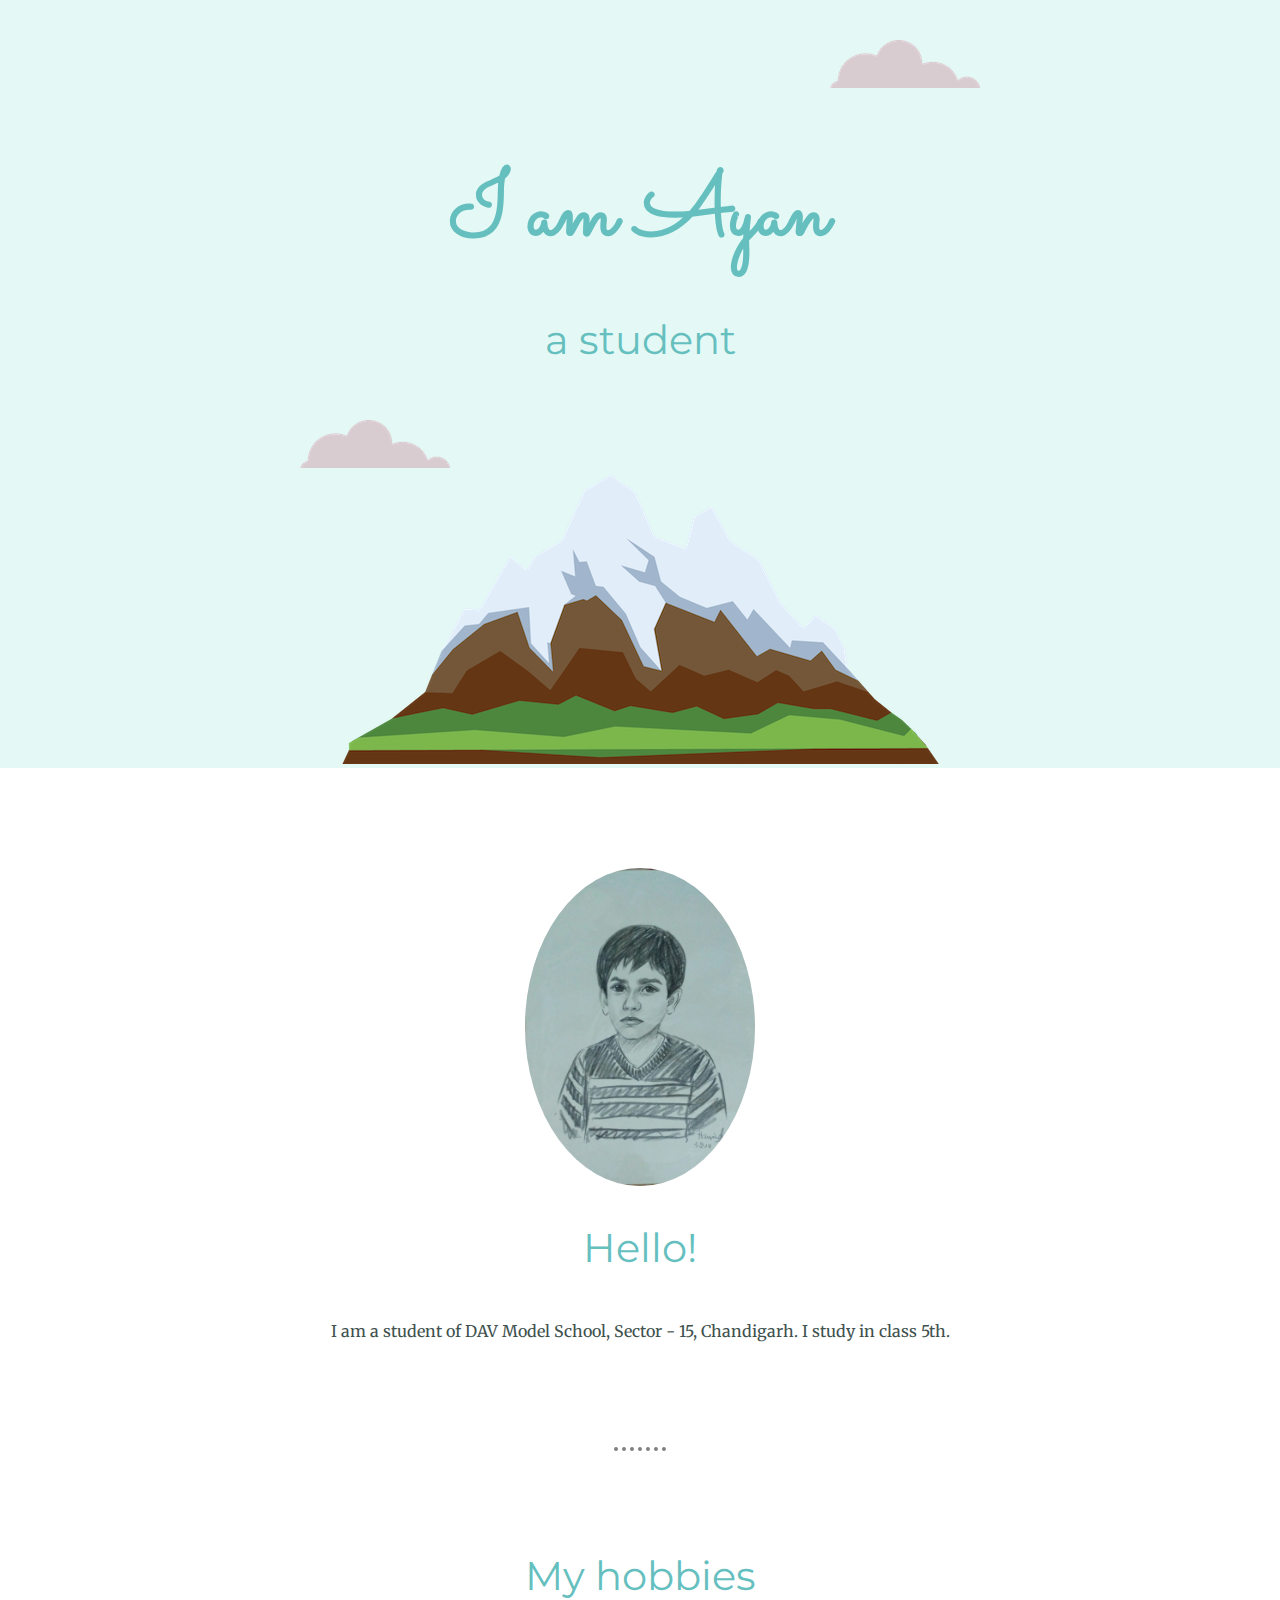
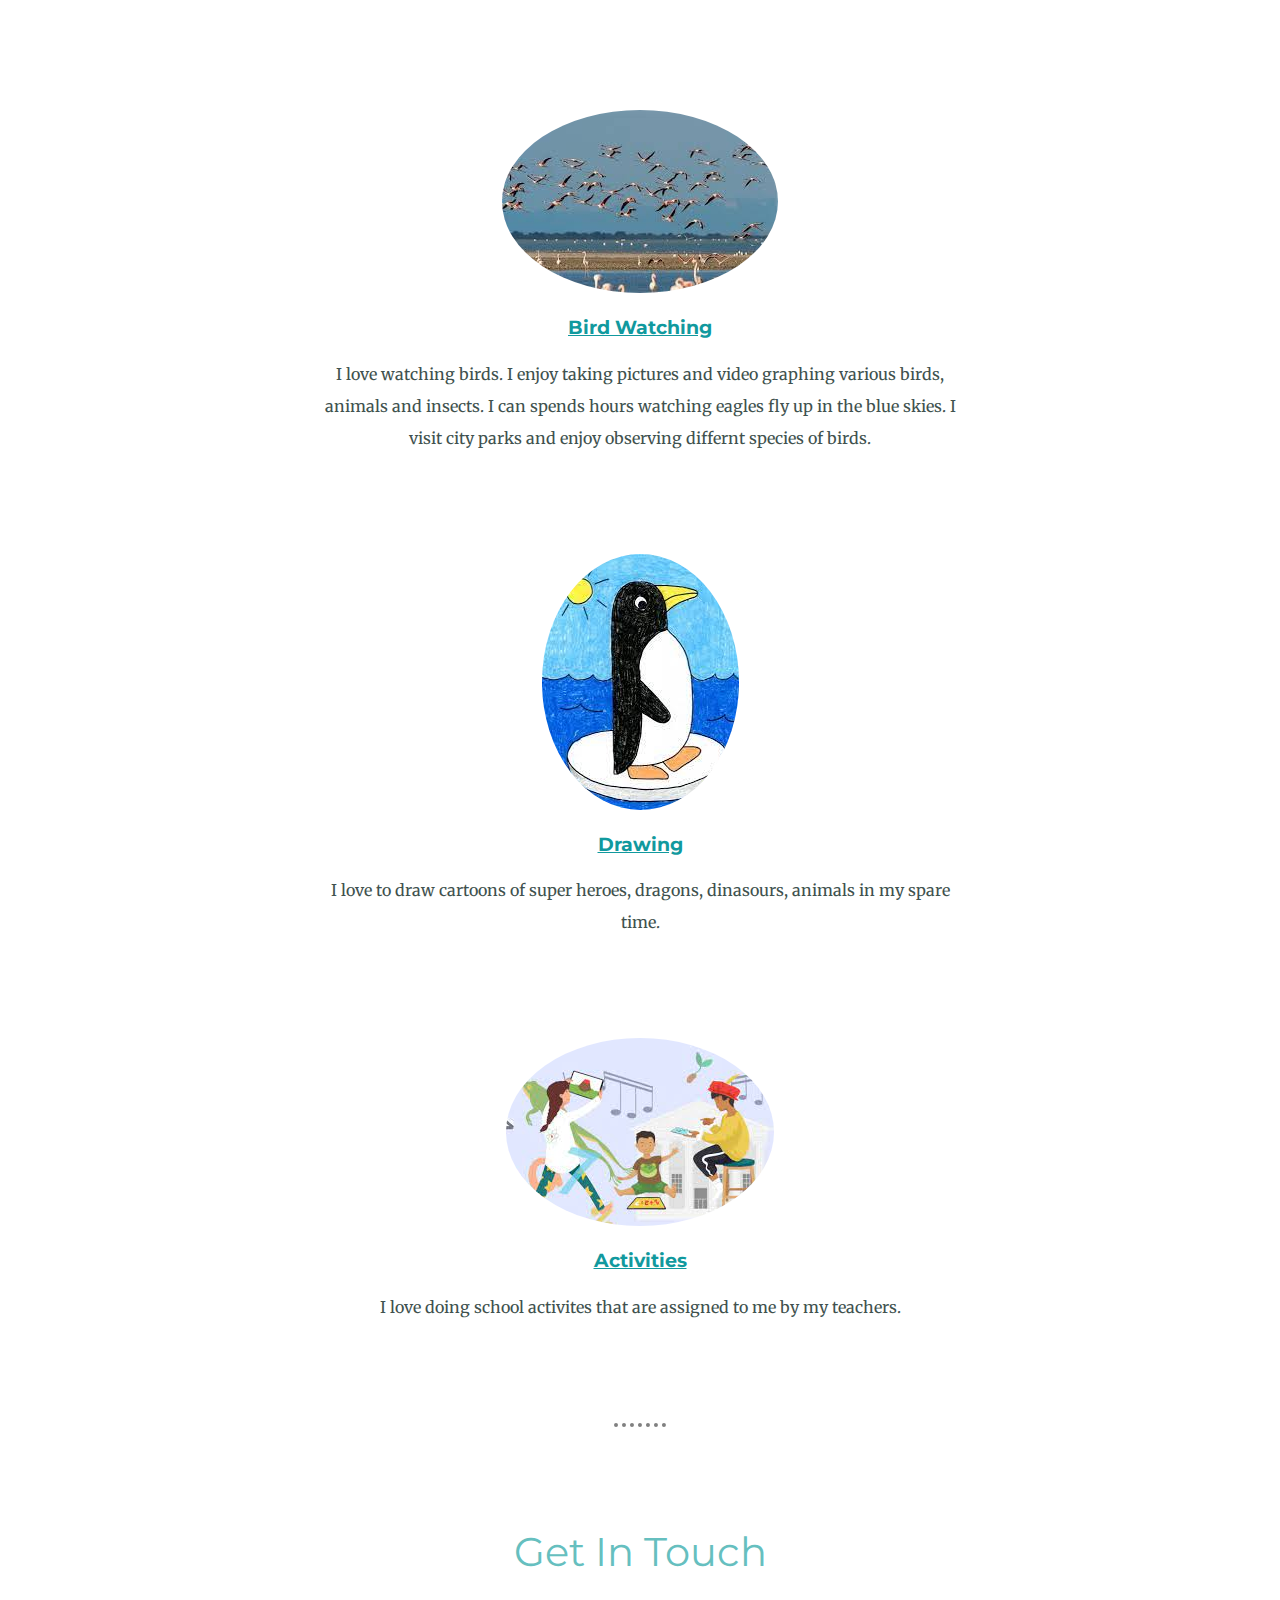
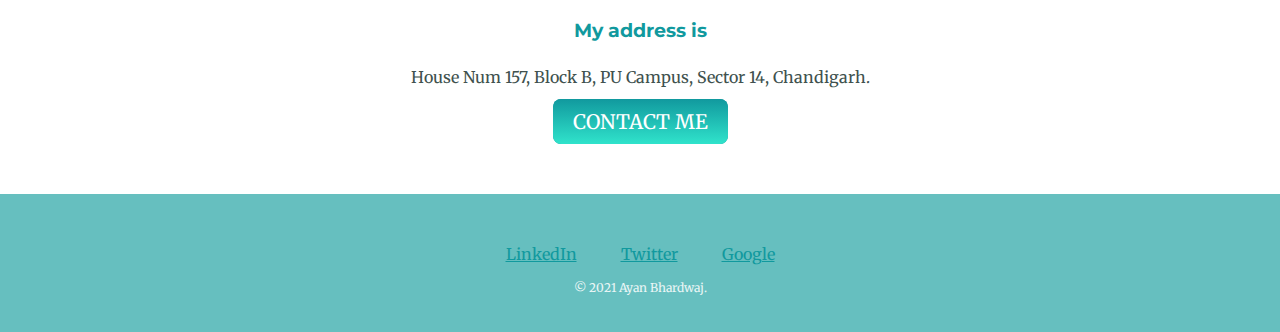
==== index.html @ ed863da9 "initial" ====
<!DOCTYPE html>
<html lang="en" dir="ltr">

<head>
  <meta charset="utf-8">
  <title>Ayan</title>
  <link rel="stylesheet" href="css/styles.css">
  <link rel="icon" href="favicon1.ico">
  <link rel="preconnect" href="https://fonts.googleapis.com">
  <link rel="preconnect" href="https://fonts.gstatic.com" crossorigin>
  <link href="https://fonts.googleapis.com/css2?family=Merriweather&family=Montserrat:wght@100&family=Sacramento&display=swap" rel="stylesheet">
</head>

<body>
  <div class="top-container">
    <img class="top-cloud" src="images/cloud.png" alt="cloud-image">
    <h1>I am Ayan</h1>
    <h2>a student</h2>
    <img class="bottom-cloud" src="images/cloud.png" alt="cloud-image">
    <img src="images/mountain.png" alt="mountain-image">
  </div>
  <div class="middle-container">
    <div class="profile">
      <img class="profile-image" src="images/ayan_1.jpg" alt="ayan-photo">
      <h2>Hello!</h2>
      <p class="intro">I am a student of DAV Model School, Sector - 15, Chandigarh. I study in class 5th.</p>
    </div>
    <hr>
    <div class="skills">
      <h2>My hobbies</h2>
      <div class="skill-row">
        <img class="div-image" src="images/birds.jpg" alt="ealge-photo">
        <h3><a href="page2.html">Bird Watching</a></h3>
        <p>I love watching birds. I enjoy taking pictures and video graphing various birds, animals and insects. I can spends hours watching eagles fly up in the blue skies. I visit city parks and enjoy observing differnt species of birds.</p>
      </div>
      <div class="skill-row">
        <img class="div-image" src="images/drawing.jpg" alt="drawing-photo">
        <h3><a href="page1.html">Drawing</a></h3>
        <p>I love to draw cartoons of super heroes, dragons, dinasours, animals in my spare time.</p>
      </div>
      <div class="skill-row">
        <img class="div-image" src="images/activity.jpg" alt="drawing-photo">
        <h3><a href="page1.html">Activities</a></h3>
        <p>I love doing school activites that are assigned to me by my teachers.</p>
      </div>
    </div>
    <hr>
    <div class="contact-me">
      <h2>Get In Touch</h2>
      <h3>My address is</h3>
      <p>House Num 157, Block B, PU Campus, Sector 14, Chandigarh.</p>
      <a class="btn" href="mailto:bhardwajrahul.13@gmail.com">CONTACT ME</a>
    </div>
  </div>


  <div class="bottom-container">
    <a class="footer-link" href="https://www.linkedin.com/">LinkedIn</a>
    <a class="footer-link" href="https://twitter.com/">Twitter</a>
    <a class="footer-link" href="https://www.google.com/">Google</a>
    <p class="copyright">© 2021 Ayan Bhardwaj.</p>
  </div>

</body>

</html>
---- css/styles.css ----
body {
  color: #40514E;
  margin: 0px;
  text-align: center;
  font-family: 'Merriweather', serif;
}

h1 {
  margin: 50px auto 0 auto;
  font-size: 5.625rem;
  font-family: 'Sacramento', cursive;
  color: #66BFBF;
}

h2 {
  font-size: 2.5rem;
  font-family: 'Montserrat', sans-serif;
  color: #66BFBF;
  font-weight: normal;
  padding-bottom: 10px;
}

h3 {
  font-family: 'Montserrat', sans-serif;
  color: #11999E;
}

p {
  line-height: 2;
}

hr {
  border-color: grey;
  border-style: dotted none none none;
  width: 4%;
  border-width: 4px;
  margin: 100px auto 100px auto;
}

a {
  color: #11999E;
  margin: 10px 20px 10px 20px;
}

a:hover {
  color: #40514E;
}

.top-container {
  background-color: #E4F9F5;
  position: relative;
  padding-top: 100px;
}

.middle-container {
  margin-top: 100px;
}

.intro {
  width: 50%;
  margin: auto;
}

.bottom-container {
  padding: 50px 0 20px 0;
  background-color: #66BFBF;
}

.top-cloud {
  position: absolute;
  top: 40px;
  right: 300px;
}

.bottom-cloud {
  position: absolute;
  bottom: 300px;
  left: 300px;
}

.profile-image {
  border: circular;
  border-radius: 100%;
  width: 18%;
}

.drawing-image {
  border: 5px solid #66BFBF;
  width: 40%;
}

.div-image {
  border: circular;
  border-radius: 100%;
}

.skill-row {
  width: 50%;
  margin: 100px auto 100px auto;
}

.contact-me {
  width: 40%;
  margin: 40px auto 60px auto;
}

.btn {
  background: #11999e;
  background-image: -webkit-linear-gradient(top, #11999e, #30e3cb);
  background-image: -moz-linear-gradient(top, #11999e, #30e3cb);
  background-image: -ms-linear-gradient(top, #11999e, #30e3cb);
  background-image: -o-linear-gradient(top, #11999e, #30e3cb);
  background-image: linear-gradient(to bottom, #11999e, #30e3cb);
  -webkit-border-radius: 8;
  -moz-border-radius: 8;
  border-radius: 8px;
  font-family: 'Montserrat'sans-serif;
  color: #ffffff;
  font-size: 20px;
  padding: 10px 20px 10px 20px;
  text-decoration: none;
  margin-bottom: 50px;
}

.btn:hover {
  background: #3cb0fd;
  background-image: -webkit-linear-gradient(top, #3cb0fd, #3498db);
  background-image: -moz-linear-gradient(top, #3cb0fd, #3498db);
  background-image: -ms-linear-gradient(top, #3cb0fd, #3498db);
  background-image: -o-linear-gradient(top, #3cb0fd, #3498db);
  background-image: linear-gradient(to bottom, #3cb0fd, #3498db);
  text-decoration: none;
}

.copyright {
  color: #EAF6F6;
  font-size: 0.75rem;
}
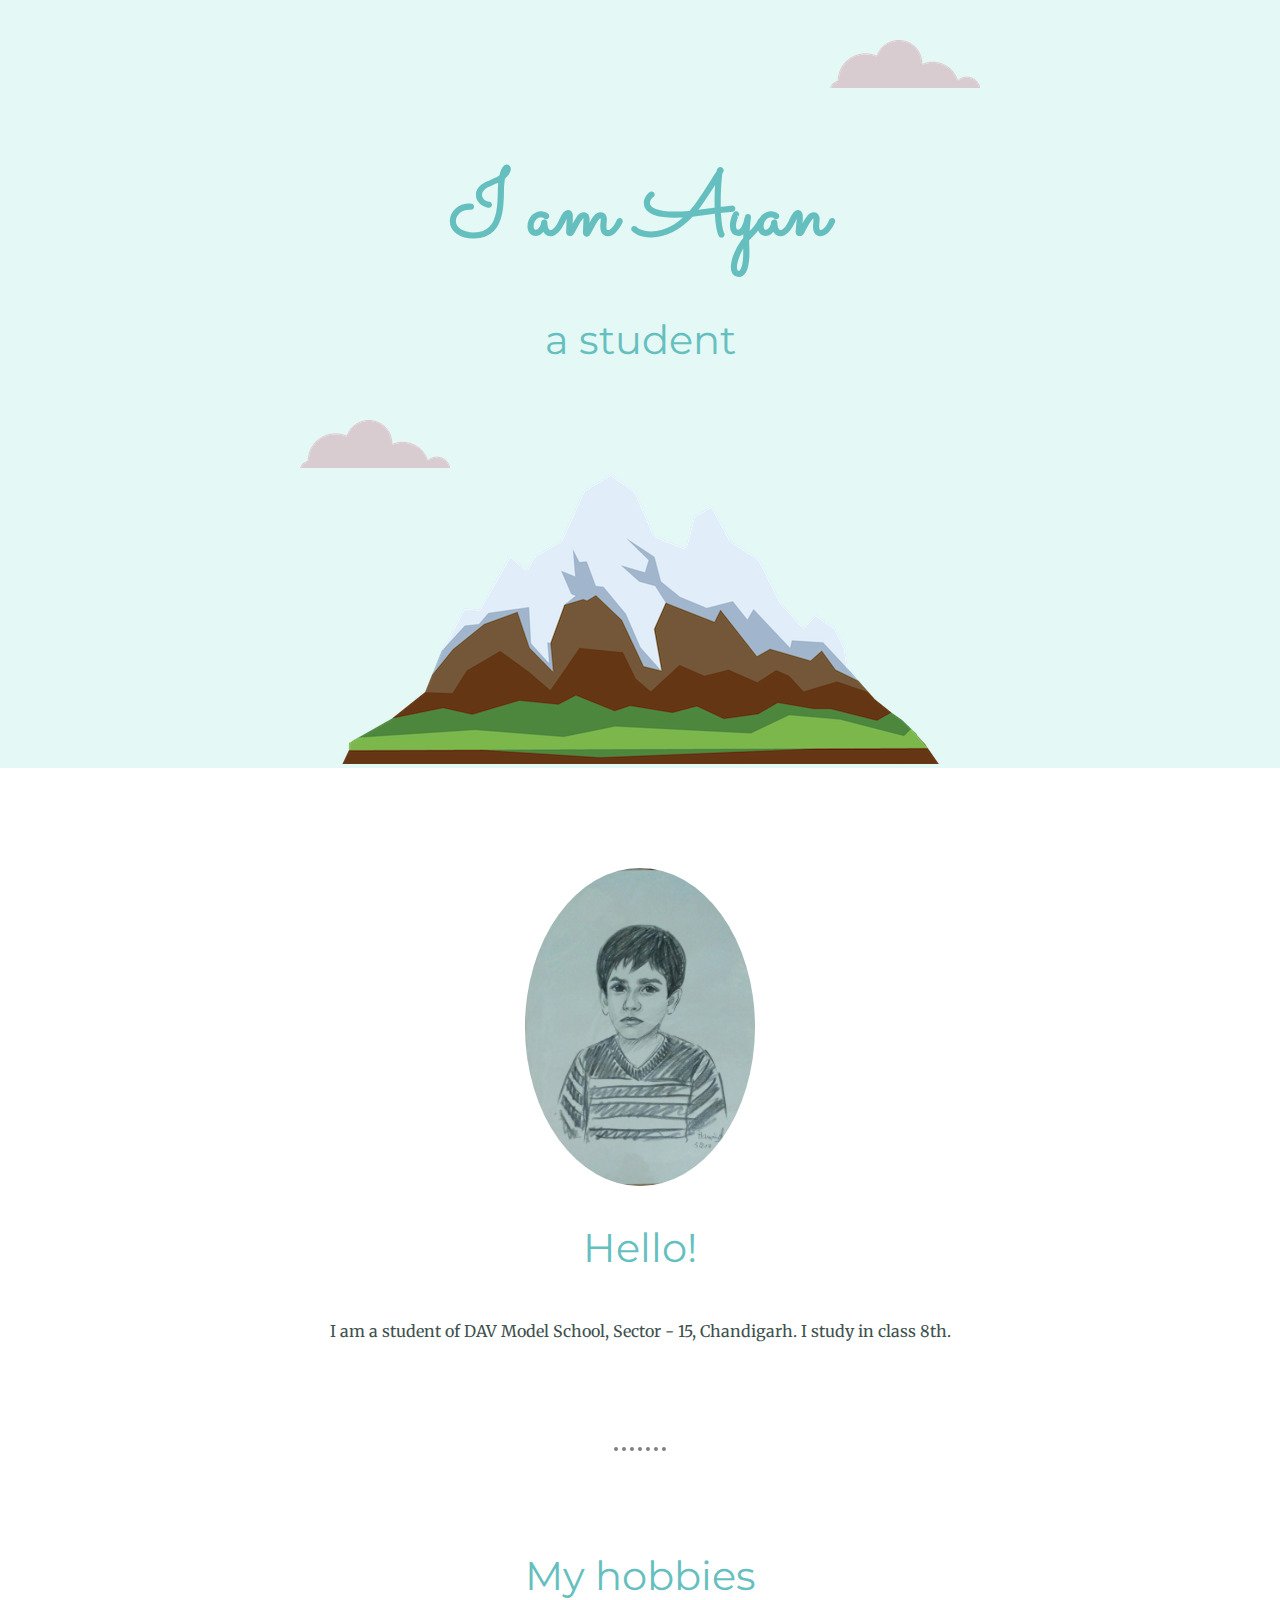
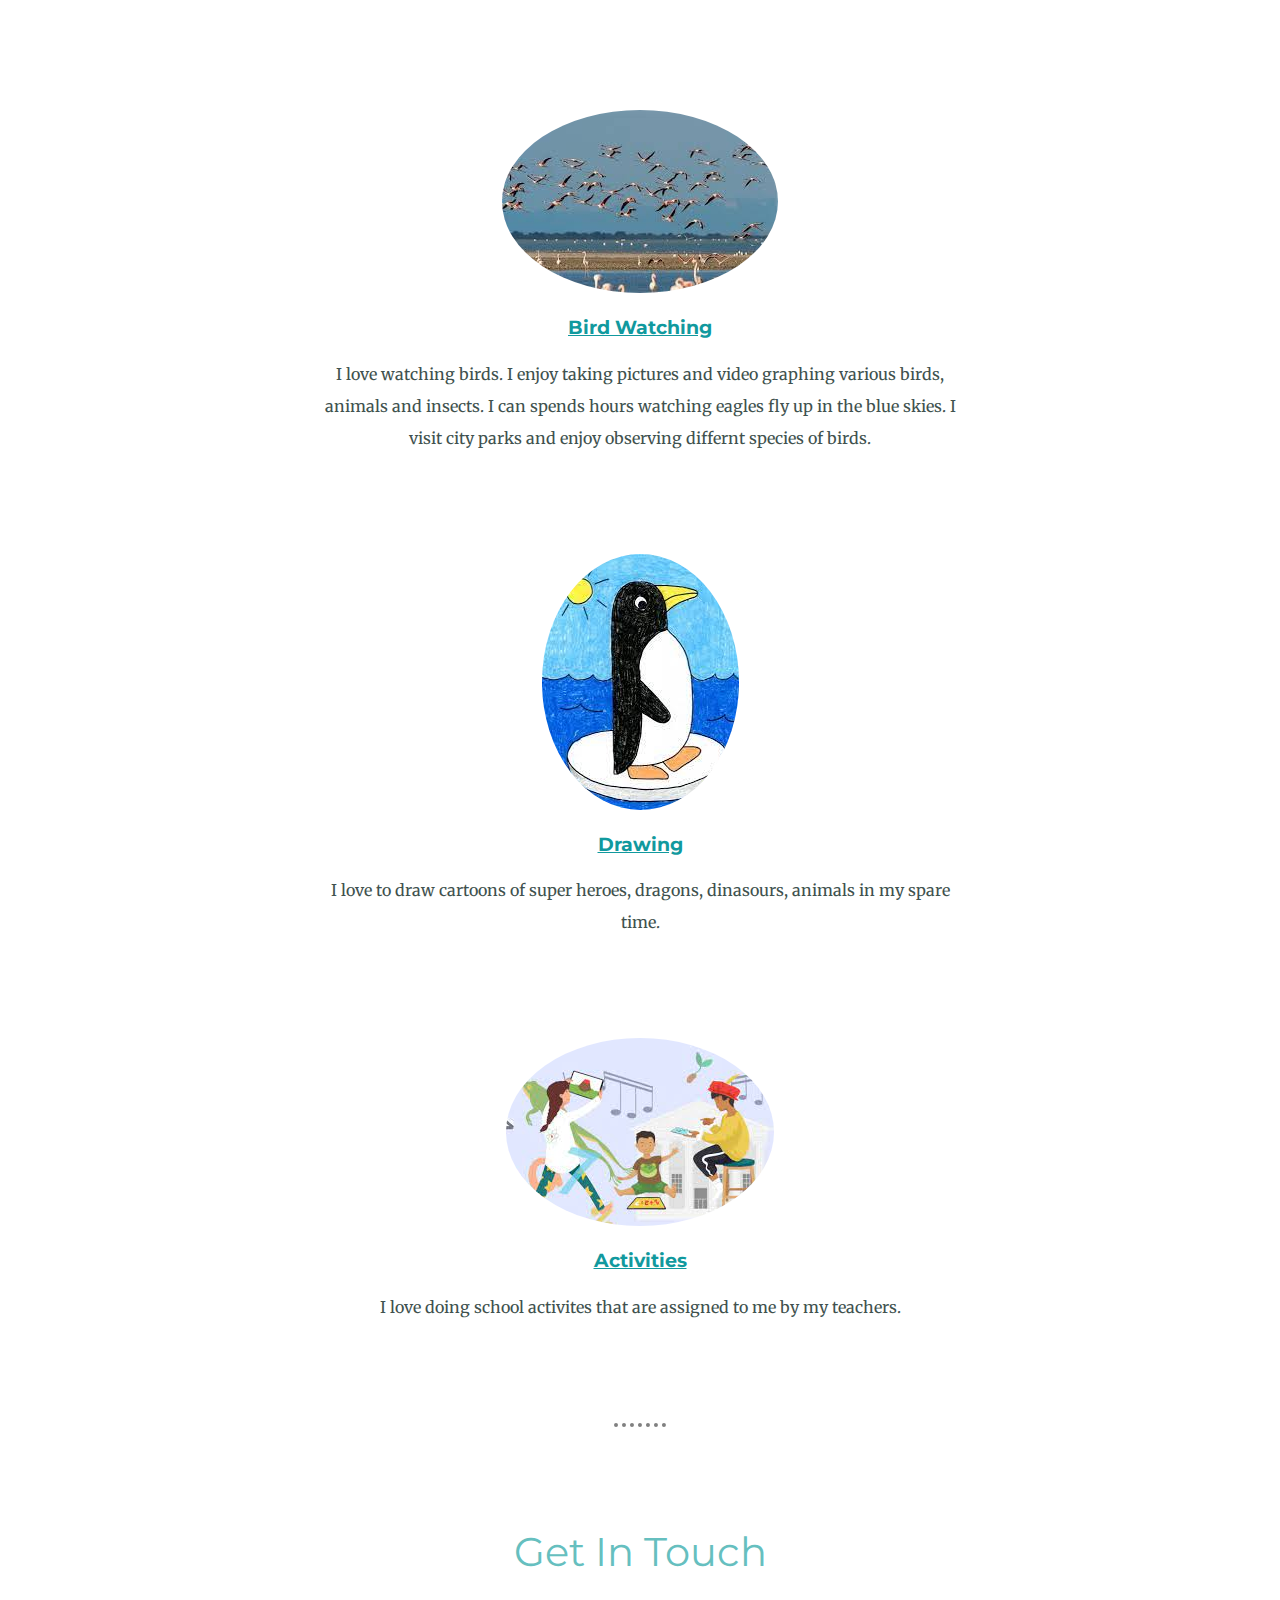
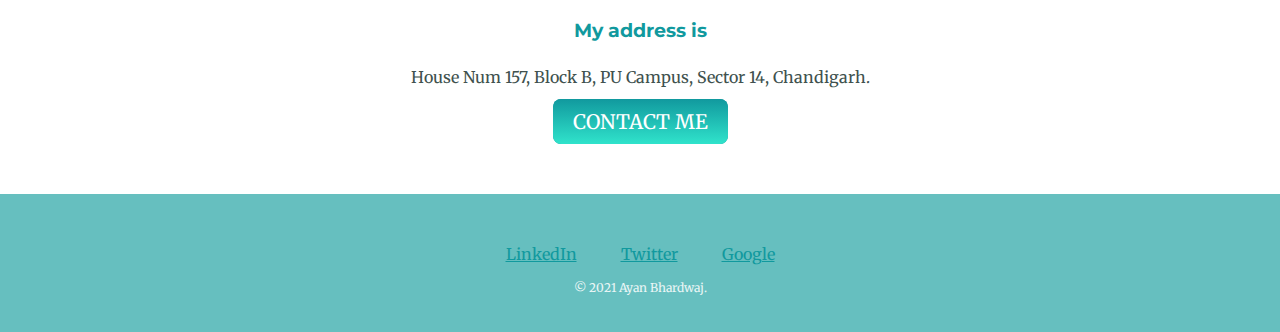
==== commit 821d654e: "Update index.html" ====
--- a/index.html
+++ b/index.html
@@ -23,7 +23,7 @@
     <div class="profile">
       <img class="profile-image" src="images/ayan_1.jpg" alt="ayan-photo">
       <h2>Hello!</h2>
-      <p class="intro">I am a student of DAV Model School, Sector - 15, Chandigarh. I study in class 5th.</p>
+      <p class="intro">I am a student of DAV Model School, Sector - 15, Chandigarh. I study in class 8th.</p>
     </div>
     <hr>
     <div class="skills">
--- a/css/styles.css
+++ b/css/styles.css
@@ -86,7 +86,7 @@
 
 .drawing-image {
   border: 5px solid #66BFBF;
-  width: 40%;
+  width: 60%;
 }
 
 .div-image {
